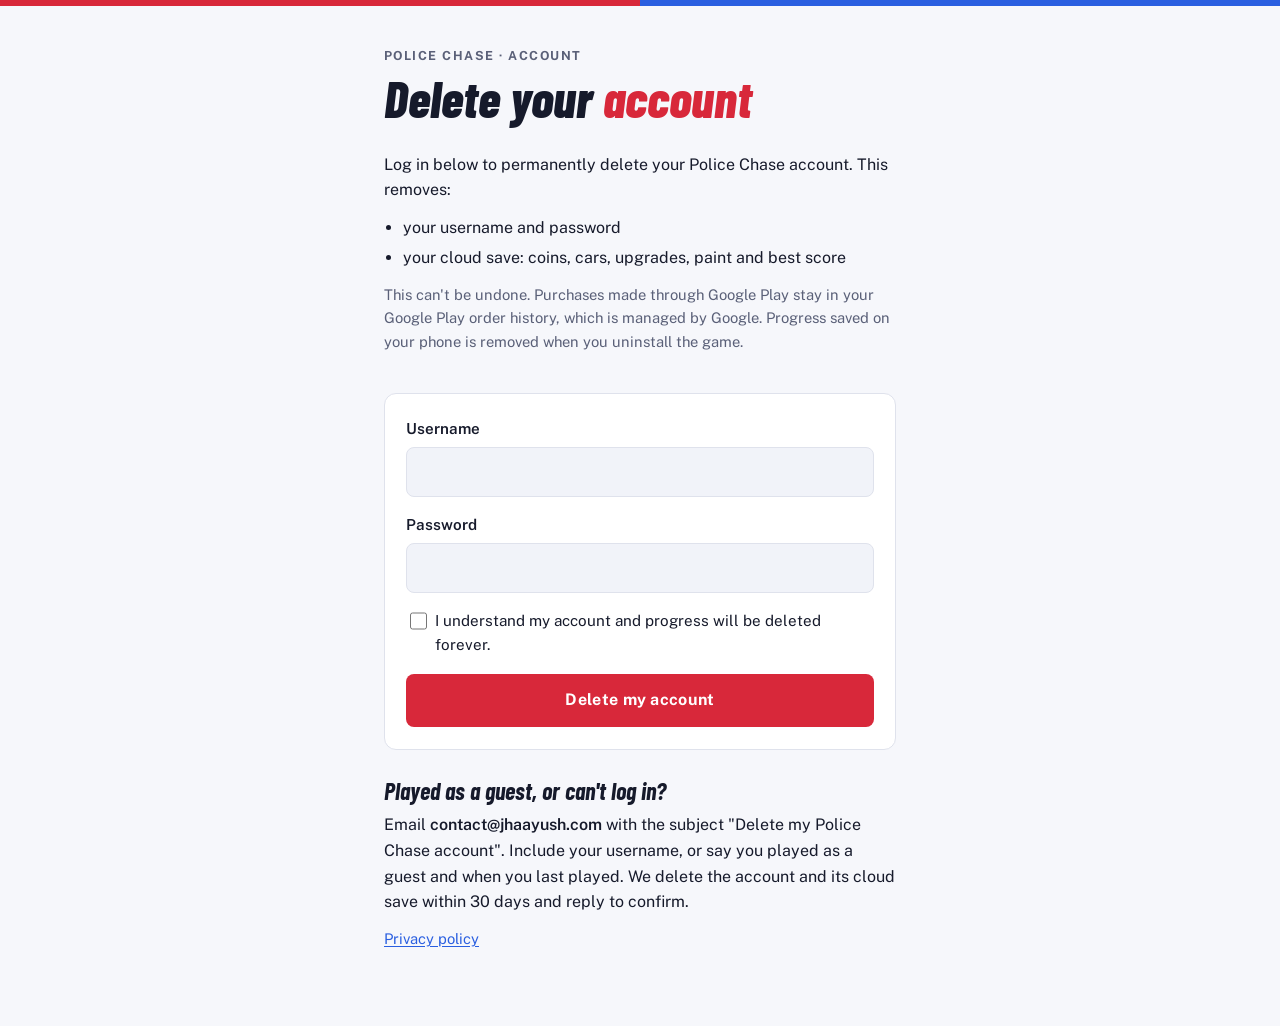
==== delete-account/index.html @ 90737510 "Create index.html" ====
<!doctype html>
<html lang="en">
<head>
<meta charset="utf-8">
<meta name="viewport" content="width=device-width, initial-scale=1">
<meta name="description" content="Delete your Police Chase account and cloud save.">
<meta name="robots" content="noindex">
<title>Delete Police Chase Account</title>
<link rel="preconnect" href="https://fonts.googleapis.com">
<link rel="preconnect" href="https://fonts.gstatic.com" crossorigin>
<link rel="stylesheet" href="https://fonts.googleapis.com/css2?family=Barlow+Condensed:ital,wght@1,700;1,800&family=Public+Sans:wght@400;600;700&display=swap">
<style>
  :root {
    --bg: #f6f7fb; --fg: #161a2b; --muted: #5a6078; --line: #dfe2ec; --panel: #ffffff;
    --field: #f1f3f9; --red: #d8283a; --blue: #2a5fe0; --ok: #1f8a4c;
    --display: "Barlow Condensed", "Arial Narrow", Arial, sans-serif;
    --body: "Public Sans", system-ui, -apple-system, "Segoe UI", sans-serif;
  }
  @media (prefers-color-scheme: dark) {
    :root:not([data-theme="light"]) {
      --bg: #0b0e1c; --fg: #e9ecf6; --muted: #9aa1bb; --line: #252a42; --panel: #12162a;
      --field: #0e1224; --red: #ff4b5c; --blue: #5b8cff; --ok: #3ccf7a; color-scheme: dark;
    }
  }
  :root[data-theme="dark"] {
    --bg: #0b0e1c; --fg: #e9ecf6; --muted: #9aa1bb; --line: #252a42; --panel: #12162a;
    --field: #0e1224; --red: #ff4b5c; --blue: #5b8cff; --ok: #3ccf7a; color-scheme: dark;
  }
  * { box-sizing: border-box; }
  body { margin: 0; background: var(--bg); color: var(--fg); font-family: var(--body); font-size: 16px; line-height: 1.6; }
  .stripe { display: grid; grid-template-columns: 1fr 1fr; height: 6px; }
  .stripe span:first-child { background: var(--red); }
  .stripe span:last-child { background: var(--blue); }
  main {
    max-width: 34rem; margin: 0 auto; padding-block: 2.5rem 4rem;
    padding-left: max(16px, env(safe-area-inset-left, 0px));
    padding-right: max(16px, env(safe-area-inset-right, 0px));
    display: grid; gap: 1.75rem;
  }
  header { display: grid; gap: .4rem; }
  .eyebrow { font-size: .78rem; font-weight: 700; letter-spacing: .12em; text-transform: uppercase; color: var(--muted); }
  h1 { font-family: var(--display); font-style: italic; font-weight: 800; font-size: clamp(2.3rem, 8vw, 3.2rem); line-height: 1; margin: 0; text-wrap: balance; }
  h1 em { font-style: italic; color: var(--red); }
  h2 { font-family: var(--display); font-style: italic; font-weight: 700; font-size: 1.5rem; line-height: 1.1; margin: 0 0 .5rem; }
  p { margin: 0 0 .75rem; }
  ul { margin: 0 0 .75rem; padding-left: 1.2rem; }
  li { margin-bottom: .3rem; }
  .card { background: var(--panel); border: 1px solid var(--line); border-radius: 12px; padding: 1.4rem 1.3rem; }
  form { display: grid; gap: 1rem; }
  label { display: grid; gap: .35rem; font-weight: 600; font-size: .95rem; }
  input[type=text], input[type=password] {
    font: inherit; color: var(--fg); background: var(--field);
    border: 1px solid var(--line); border-radius: 8px; padding: .75rem .85rem; width: 100%;
  }
  input:focus-visible { outline: 2px solid var(--blue); outline-offset: 1px; border-color: transparent; }
  .check { display: grid; grid-template-columns: 1.2rem 1fr; gap: .6rem; align-items: start; font-weight: 400; }
  .check input { width: 1.1rem; height: 1.1rem; margin-top: .2rem; accent-color: var(--red); }
  button {
    font: inherit; font-weight: 700; letter-spacing: .02em; cursor: pointer;
    background: var(--red); color: #fff; border: 0; border-radius: 8px; padding: .85rem 1rem; min-height: 48px;
  }
  button:disabled { opacity: .5; cursor: not-allowed; }
  button:focus-visible { outline: 2px solid var(--blue); outline-offset: 2px; }
  .msg { border-radius: 8px; padding: .75rem .9rem; font-size: .95rem; display: none; }
  .msg.show { display: block; }
  .msg.err { background: color-mix(in srgb, var(--red) 12%, transparent); border: 1px solid color-mix(in srgb, var(--red) 40%, transparent); }
  .msg.info { background: color-mix(in srgb, var(--blue) 10%, transparent); border: 1px solid color-mix(in srgb, var(--blue) 35%, transparent); }
  .done { display: none; text-align: center; }
  .done.show { display: block; }
  .done .tick { width: 56px; height: 56px; border-radius: 50%; background: var(--ok); color: #fff; display: grid; place-items: center; margin: 0 auto .8rem; font-size: 1.8rem; font-weight: 700; }
  .muted { color: var(--muted); font-size: .92rem; }
  a { color: var(--blue); text-underline-offset: 2px; }
  .contact { font-weight: 600; user-select: all; }
</style>
</head>
<body>
<div class="stripe" aria-hidden="true"><span></span><span></span></div>
<main>
  <header>
    <div class="eyebrow">Police Chase &middot; Account</div>
    <h1>Delete your <em>account</em></h1>
  </header>

  <section>
    <p>Log in below to permanently delete your Police Chase account. This removes:</p>
    <ul>
      <li>your username and password</li>
      <li>your cloud save: coins, cars, upgrades, paint and best score</li>
    </ul>
    <p class="muted">This can't be undone. Purchases made through Google Play stay in your Google Play order history, which is managed by Google. Progress saved on your phone is removed when you uninstall the game.</p>
  </section>

  <div class="card">
    <form id="form" novalidate>
      <label>Username
        <input type="text" id="user" autocomplete="username" autocapitalize="none" spellcheck="false" maxlength="20" required>
      </label>
      <label>Password
        <input type="password" id="pass" autocomplete="current-password" maxlength="30" required>
      </label>
      <label class="check">
        <input type="checkbox" id="confirm">
        <span>I understand my account and progress will be deleted forever.</span>
      </label>
      <div class="msg" id="msg" role="status" aria-live="polite"></div>
      <button type="submit" id="go">Delete my account</button>
    </form>

    <div class="done" id="done">
      <div class="tick" aria-hidden="true">&#10003;</div>
      <h2>Account deleted</h2>
      <p>Your Police Chase account and its cloud save have been deleted.</p>
      <p class="muted">If the game is still installed, it will start you as a new guest next time you open it.</p>
    </div>
  </div>

  <section>
    <h2>Played as a guest, or can't log in?</h2>
    <p>Email <span class="contact">contact@jhaayush.com</span> with the subject "Delete my Police Chase account". Include your username, or say you played as a guest and when you last played. We delete the account and its cloud save within 30 days and reply to confirm.</p>
    <p class="muted"><a href="/">Privacy policy</a></p>
  </section>
</main>

<script>
(function () {
  var PROJECT = "7161b25f-b3fc-4dc2-b969-a259ddf4a21b";
  var AUTH = "https://player-auth.services.api.unity.com/v1";
  var SAVE = "https://cloud-save.services.api.unity.com/v1/data/projects/" + PROJECT + "/players/";

  var form = document.getElementById("form");
  var msg = document.getElementById("msg");
  var go = document.getElementById("go");

  function show(text, kind) {
    msg.textContent = text;
    msg.className = "msg show " + (kind || "err");
  }

  function headers(token) {
    var h = { "Content-Type": "application/json", "ProjectId": PROJECT, "UnityEnvironment": "production" };
    if (token) h.Authorization = "Bearer " + token;
    return h;
  }

  form.addEventListener("submit", async function (e) {
    e.preventDefault();
    var user = document.getElementById("user").value.trim();
    var pass = document.getElementById("pass").value;
    if (!user || !pass) { show("Enter your username and password."); return; }
    if (!document.getElementById("confirm").checked) { show("Tick the box to confirm you want to delete your account."); return; }

    go.disabled = true;
    go.textContent = "Deleting...";
    show("Logging in...", "info");
    try {
      var r = await fetch(AUTH + "/authentication/usernamepassword/sign-in", {
        method: "POST", headers: headers(), body: JSON.stringify({ username: user, password: pass })
      });
      if (!r.ok) {
        show(r.status === 400 || r.status === 401 || r.status === 404
          ? "Wrong username or password. Check them and try again."
          : "Couldn't reach the server (error " + r.status + "). Please try again later.");
        return;
      }
      var s = await r.json();
      var token = s.idToken, player = s.userId || (s.user && s.user.id);
      if (!token || !player) { show("Something went wrong logging in. Please try again, or email us."); return; }

      show("Deleting your saved progress...", "info");
      try {
        await fetch(SAVE + encodeURIComponent(player) + "/items/progress", { method: "DELETE", headers: headers(token) });
      } catch (_) { /* the account deletion below also removes player data */ }

      show("Deleting your account...", "info");
      var d = await fetch(AUTH + "/users/" + encodeURIComponent(player), { method: "DELETE", headers: headers(token) });
      if (!d.ok && d.status !== 404) {
        show("Couldn't delete the account (error " + d.status + "). Please try again, or email contact@jhaayush.com.");
        return;
      }
      form.style.display = "none";
      document.getElementById("done").className = "done show";
    } catch (err) {
      show("Couldn't connect. Check your internet and try again, or email contact@jhaayush.com.");
    } finally {
      document.getElementById("pass").value = "";
      go.disabled = false;
      go.textContent = "Delete my account";
    }
  });
})();
</script>
</body>
</html>
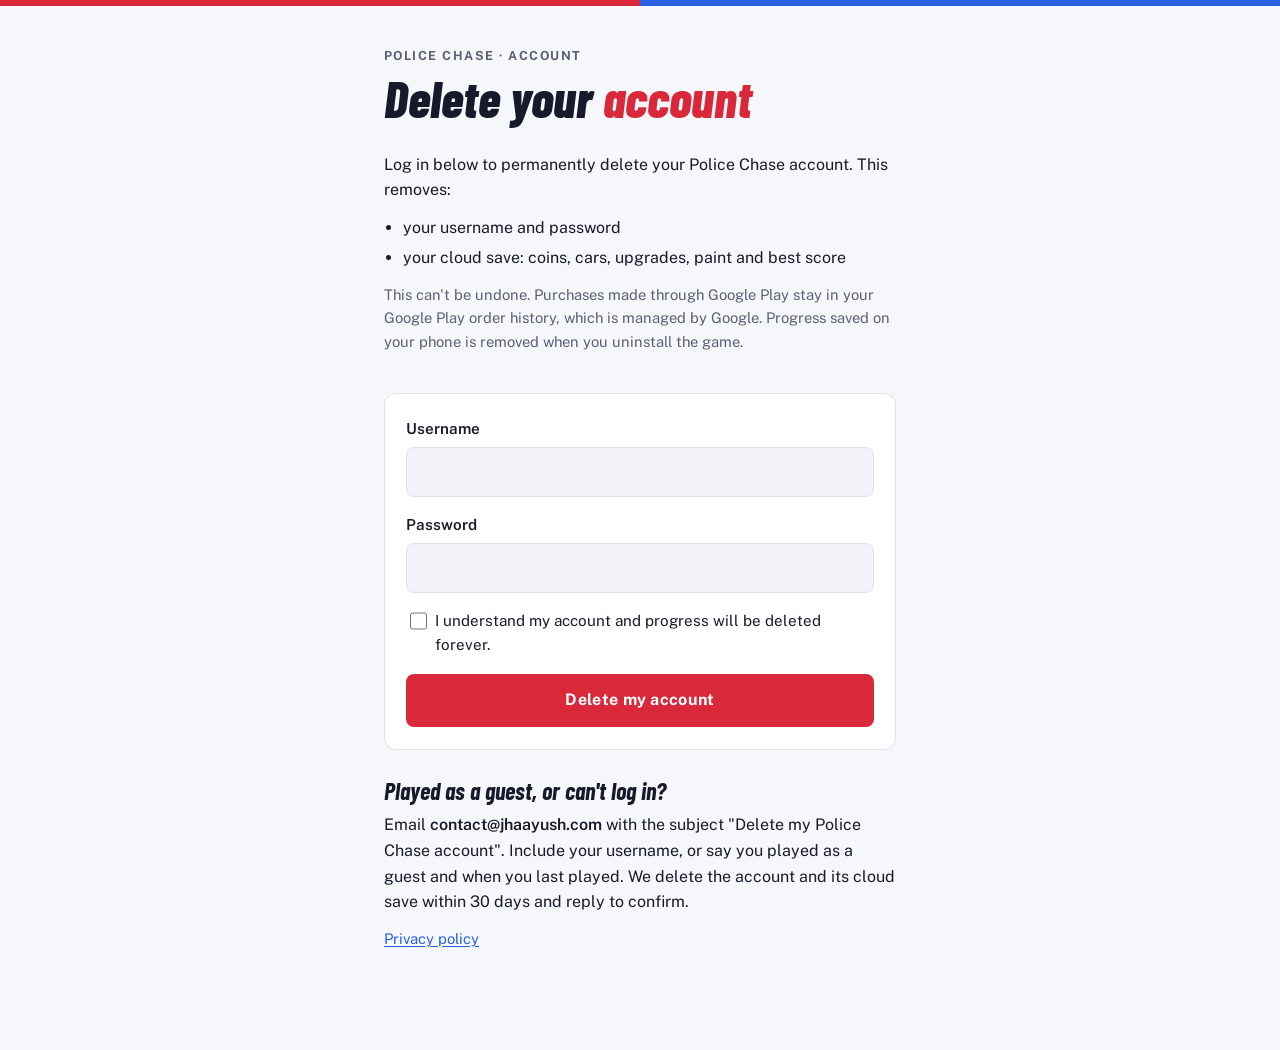
==== commit 6d65cde9: "Create index.html" ====
--- a/delete-account/index.html
+++ b/delete-account/index.html
@@ -3,191 +3,12 @@
 <head>
 <meta charset="utf-8">
 <meta name="viewport" content="width=device-width, initial-scale=1">
-<meta name="description" content="Delete your Police Chase account and cloud save.">
-<meta name="robots" content="noindex">
-<title>Delete Police Chase Account</title>
-<link rel="preconnect" href="https://fonts.googleapis.com">
-<link rel="preconnect" href="https://fonts.gstatic.com" crossorigin>
-<link rel="stylesheet" href="https://fonts.googleapis.com/css2?family=Barlow+Condensed:ital,wght@1,700;1,800&family=Public+Sans:wght@400;600;700&display=swap">
-<style>
-  :root {
-    --bg: #f6f7fb; --fg: #161a2b; --muted: #5a6078; --line: #dfe2ec; --panel: #ffffff;
-    --field: #f1f3f9; --red: #d8283a; --blue: #2a5fe0; --ok: #1f8a4c;
-    --display: "Barlow Condensed", "Arial Narrow", Arial, sans-serif;
-    --body: "Public Sans", system-ui, -apple-system, "Segoe UI", sans-serif;
-  }
-  @media (prefers-color-scheme: dark) {
-    :root:not([data-theme="light"]) {
-      --bg: #0b0e1c; --fg: #e9ecf6; --muted: #9aa1bb; --line: #252a42; --panel: #12162a;
-      --field: #0e1224; --red: #ff4b5c; --blue: #5b8cff; --ok: #3ccf7a; color-scheme: dark;
-    }
-  }
-  :root[data-theme="dark"] {
-    --bg: #0b0e1c; --fg: #e9ecf6; --muted: #9aa1bb; --line: #252a42; --panel: #12162a;
-    --field: #0e1224; --red: #ff4b5c; --blue: #5b8cff; --ok: #3ccf7a; color-scheme: dark;
-  }
-  * { box-sizing: border-box; }
-  body { margin: 0; background: var(--bg); color: var(--fg); font-family: var(--body); font-size: 16px; line-height: 1.6; }
-  .stripe { display: grid; grid-template-columns: 1fr 1fr; height: 6px; }
-  .stripe span:first-child { background: var(--red); }
-  .stripe span:last-child { background: var(--blue); }
-  main {
-    max-width: 34rem; margin: 0 auto; padding-block: 2.5rem 4rem;
-    padding-left: max(16px, env(safe-area-inset-left, 0px));
-    padding-right: max(16px, env(safe-area-inset-right, 0px));
-    display: grid; gap: 1.75rem;
-  }
-  header { display: grid; gap: .4rem; }
-  .eyebrow { font-size: .78rem; font-weight: 700; letter-spacing: .12em; text-transform: uppercase; color: var(--muted); }
-  h1 { font-family: var(--display); font-style: italic; font-weight: 800; font-size: clamp(2.3rem, 8vw, 3.2rem); line-height: 1; margin: 0; text-wrap: balance; }
-  h1 em { font-style: italic; color: var(--red); }
-  h2 { font-family: var(--display); font-style: italic; font-weight: 700; font-size: 1.5rem; line-height: 1.1; margin: 0 0 .5rem; }
-  p { margin: 0 0 .75rem; }
-  ul { margin: 0 0 .75rem; padding-left: 1.2rem; }
-  li { margin-bottom: .3rem; }
-  .card { background: var(--panel); border: 1px solid var(--line); border-radius: 12px; padding: 1.4rem 1.3rem; }
-  form { display: grid; gap: 1rem; }
-  label { display: grid; gap: .35rem; font-weight: 600; font-size: .95rem; }
-  input[type=text], input[type=password] {
-    font: inherit; color: var(--fg); background: var(--field);
-    border: 1px solid var(--line); border-radius: 8px; padding: .75rem .85rem; width: 100%;
-  }
-  input:focus-visible { outline: 2px solid var(--blue); outline-offset: 1px; border-color: transparent; }
-  .check { display: grid; grid-template-columns: 1.2rem 1fr; gap: .6rem; align-items: start; font-weight: 400; }
-  .check input { width: 1.1rem; height: 1.1rem; margin-top: .2rem; accent-color: var(--red); }
-  button {
-    font: inherit; font-weight: 700; letter-spacing: .02em; cursor: pointer;
-    background: var(--red); color: #fff; border: 0; border-radius: 8px; padding: .85rem 1rem; min-height: 48px;
-  }
-  button:disabled { opacity: .5; cursor: not-allowed; }
-  button:focus-visible { outline: 2px solid var(--blue); outline-offset: 2px; }
-  .msg { border-radius: 8px; padding: .75rem .9rem; font-size: .95rem; display: none; }
-  .msg.show { display: block; }
-  .msg.err { background: color-mix(in srgb, var(--red) 12%, transparent); border: 1px solid color-mix(in srgb, var(--red) 40%, transparent); }
-  .msg.info { background: color-mix(in srgb, var(--blue) 10%, transparent); border: 1px solid color-mix(in srgb, var(--blue) 35%, transparent); }
-  .done { display: none; text-align: center; }
-  .done.show { display: block; }
-  .done .tick { width: 56px; height: 56px; border-radius: 50%; background: var(--ok); color: #fff; display: grid; place-items: center; margin: 0 auto .8rem; font-size: 1.8rem; font-weight: 700; }
-  .muted { color: var(--muted); font-size: .92rem; }
-  a { color: var(--blue); text-underline-offset: 2px; }
-  .contact { font-weight: 600; user-select: all; }
-</style>
+<title>Delete your Police Chase account</title>
+<meta http-equiv="refresh" content="0; url=/policechase/delete-account/">
+<link rel="canonical" href="https://jhaayush.com/policechase/delete-account/">
+<style>body{margin:0;padding:2rem 16px;font-family:system-ui,sans-serif;background:#f6f7fb;color:#161a2b}a{color:#2a5fe0}@media (prefers-color-scheme:dark){body{background:#0b0e1c;color:#e9ecf6}a{color:#5b8cff}}</style>
 </head>
 <body>
-<div class="stripe" aria-hidden="true"><span></span><span></span></div>
-<main>
-  <header>
-    <div class="eyebrow">Police Chase &middot; Account</div>
-    <h1>Delete your <em>account</em></h1>
-  </header>
-
-  <section>
-    <p>Log in below to permanently delete your Police Chase account. This removes:</p>
-    <ul>
-      <li>your username and password</li>
-      <li>your cloud save: coins, cars, upgrades, paint and best score</li>
-    </ul>
-    <p class="muted">This can't be undone. Purchases made through Google Play stay in your Google Play order history, which is managed by Google. Progress saved on your phone is removed when you uninstall the game.</p>
-  </section>
-
-  <div class="card">
-    <form id="form" novalidate>
-      <label>Username
-        <input type="text" id="user" autocomplete="username" autocapitalize="none" spellcheck="false" maxlength="20" required>
-      </label>
-      <label>Password
-        <input type="password" id="pass" autocomplete="current-password" maxlength="30" required>
-      </label>
-      <label class="check">
-        <input type="checkbox" id="confirm">
-        <span>I understand my account and progress will be deleted forever.</span>
-      </label>
-      <div class="msg" id="msg" role="status" aria-live="polite"></div>
-      <button type="submit" id="go">Delete my account</button>
-    </form>
-
-    <div class="done" id="done">
-      <div class="tick" aria-hidden="true">&#10003;</div>
-      <h2>Account deleted</h2>
-      <p>Your Police Chase account and its cloud save have been deleted.</p>
-      <p class="muted">If the game is still installed, it will start you as a new guest next time you open it.</p>
-    </div>
-  </div>
-
-  <section>
-    <h2>Played as a guest, or can't log in?</h2>
-    <p>Email <span class="contact">contact@jhaayush.com</span> with the subject "Delete my Police Chase account". Include your username, or say you played as a guest and when you last played. We delete the account and its cloud save within 30 days and reply to confirm.</p>
-    <p class="muted"><a href="/">Privacy policy</a></p>
-  </section>
-</main>
-
-<script>
-(function () {
-  var PROJECT = "7161b25f-b3fc-4dc2-b969-a259ddf4a21b";
-  var AUTH = "https://player-auth.services.api.unity.com/v1";
-  var SAVE = "https://cloud-save.services.api.unity.com/v1/data/projects/" + PROJECT + "/players/";
-
-  var form = document.getElementById("form");
-  var msg = document.getElementById("msg");
-  var go = document.getElementById("go");
-
-  function show(text, kind) {
-    msg.textContent = text;
-    msg.className = "msg show " + (kind || "err");
-  }
-
-  function headers(token) {
-    var h = { "Content-Type": "application/json", "ProjectId": PROJECT, "UnityEnvironment": "production" };
-    if (token) h.Authorization = "Bearer " + token;
-    return h;
-  }
-
-  form.addEventListener("submit", async function (e) {
-    e.preventDefault();
-    var user = document.getElementById("user").value.trim();
-    var pass = document.getElementById("pass").value;
-    if (!user || !pass) { show("Enter your username and password."); return; }
-    if (!document.getElementById("confirm").checked) { show("Tick the box to confirm you want to delete your account."); return; }
-
-    go.disabled = true;
-    go.textContent = "Deleting...";
-    show("Logging in...", "info");
-    try {
-      var r = await fetch(AUTH + "/authentication/usernamepassword/sign-in", {
-        method: "POST", headers: headers(), body: JSON.stringify({ username: user, password: pass })
-      });
-      if (!r.ok) {
-        show(r.status === 400 || r.status === 401 || r.status === 404
-          ? "Wrong username or password. Check them and try again."
-          : "Couldn't reach the server (error " + r.status + "). Please try again later.");
-        return;
-      }
-      var s = await r.json();
-      var token = s.idToken, player = s.userId || (s.user && s.user.id);
-      if (!token || !player) { show("Something went wrong logging in. Please try again, or email us."); return; }
-
-      show("Deleting your saved progress...", "info");
-      try {
-        await fetch(SAVE + encodeURIComponent(player) + "/items/progress", { method: "DELETE", headers: headers(token) });
-      } catch (_) { /* the account deletion below also removes player data */ }
-
-      show("Deleting your account...", "info");
-      var d = await fetch(AUTH + "/users/" + encodeURIComponent(player), { method: "DELETE", headers: headers(token) });
-      if (!d.ok && d.status !== 404) {
-        show("Couldn't delete the account (error " + d.status + "). Please try again, or email contact@jhaayush.com.");
-        return;
-      }
-      form.style.display = "none";
-      document.getElementById("done").className = "done show";
-    } catch (err) {
-      show("Couldn't connect. Check your internet and try again, or email contact@jhaayush.com.");
-    } finally {
-      document.getElementById("pass").value = "";
-      go.disabled = false;
-      go.textContent = "Delete my account";
-    }
-  });
-})();
-</script>
+<p>This page has moved to <a href="/policechase/delete-account/">jhaayush.com/policechase/delete-account</a>.</p>
 </body>
 </html>
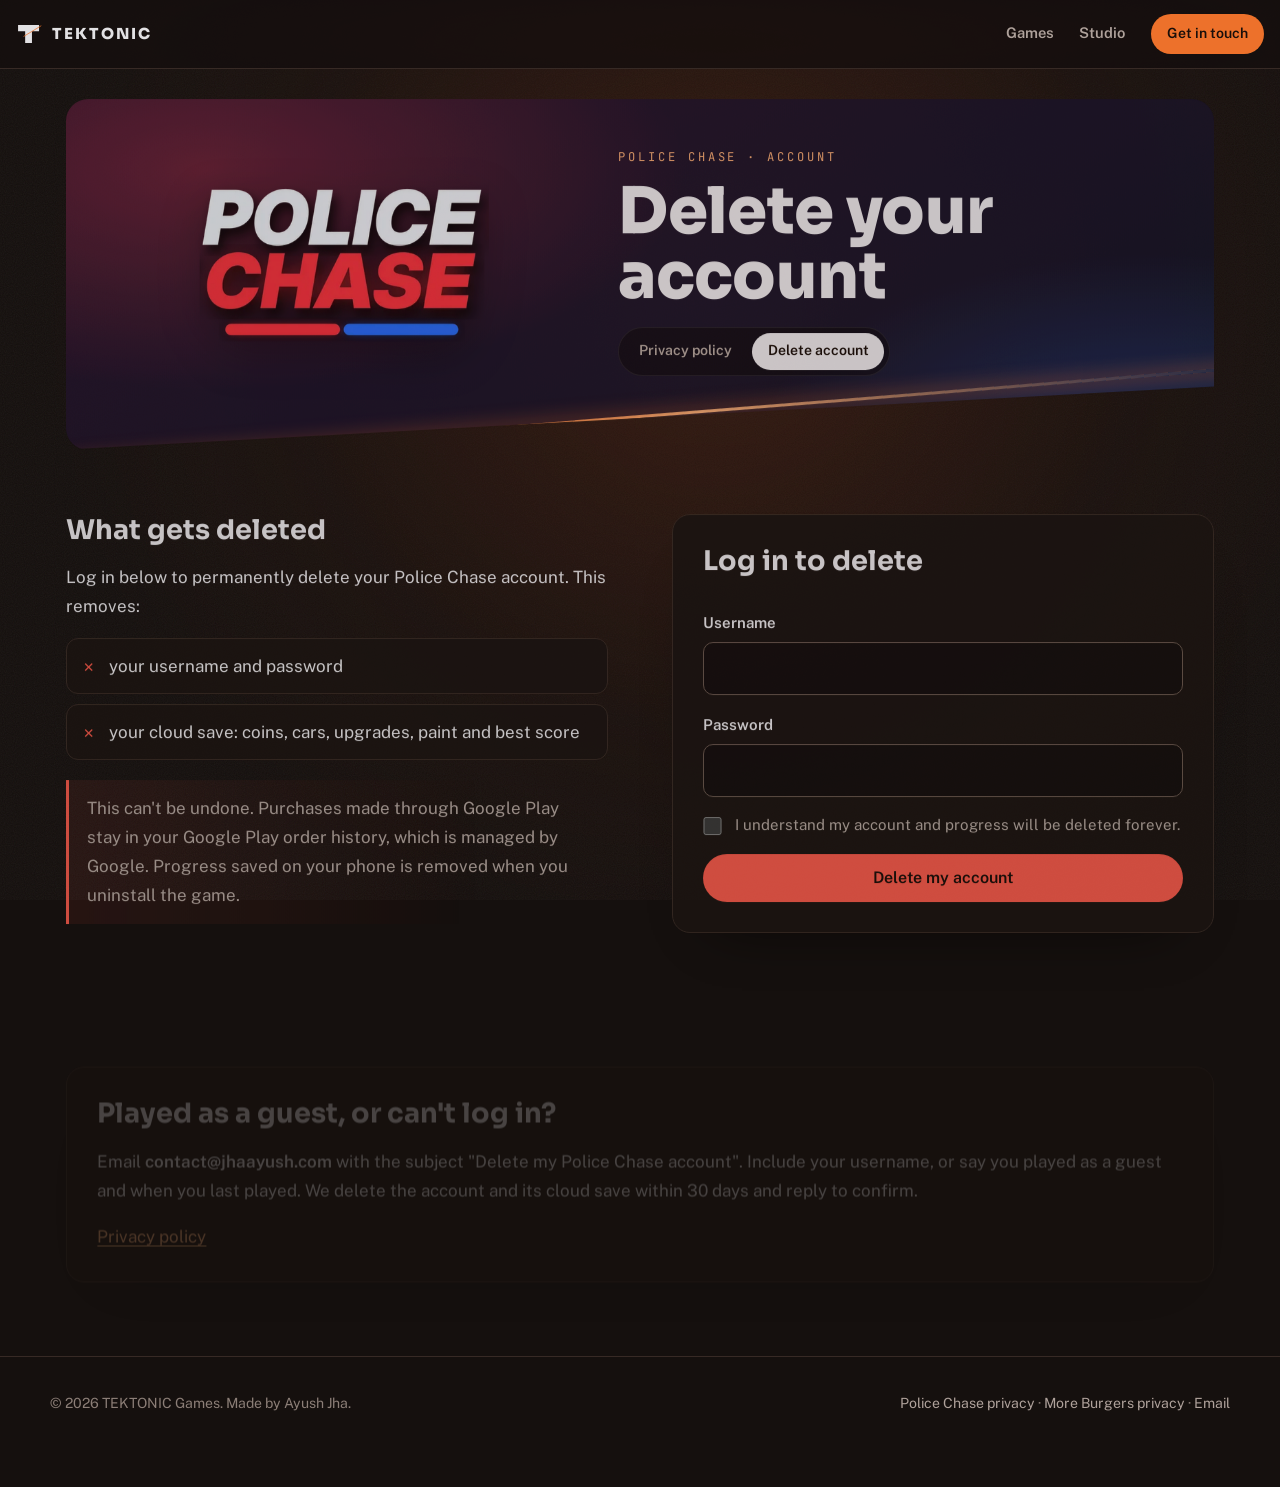
==== commit 48b53300: "Redesign privacy and delete pages" ====
--- a/delete-account/index.html
+++ b/delete-account/index.html
@@ -6,7 +6,8 @@
 <title>Delete your Police Chase account</title>
 <meta http-equiv="refresh" content="0; url=/policechase/delete-account/">
 <link rel="canonical" href="https://jhaayush.com/policechase/delete-account/">
-<style>body{margin:0;padding:2rem 16px;font-family:system-ui,sans-serif;background:#f6f7fb;color:#161a2b}a{color:#2a5fe0}@media (prefers-color-scheme:dark){body{background:#0b0e1c;color:#e9ecf6}a{color:#5b8cff}}</style>
+<meta name="theme-color" content="#15100e">
+<style>body{margin:0;padding:2rem 16px;font-family:system-ui,sans-serif;background:#15100e;color:#f4f2f5}a{color:#ffb27a}</style>
 </head>
 <body>
 <p>This page has moved to <a href="/policechase/delete-account/">jhaayush.com/policechase/delete-account</a>.</p>
